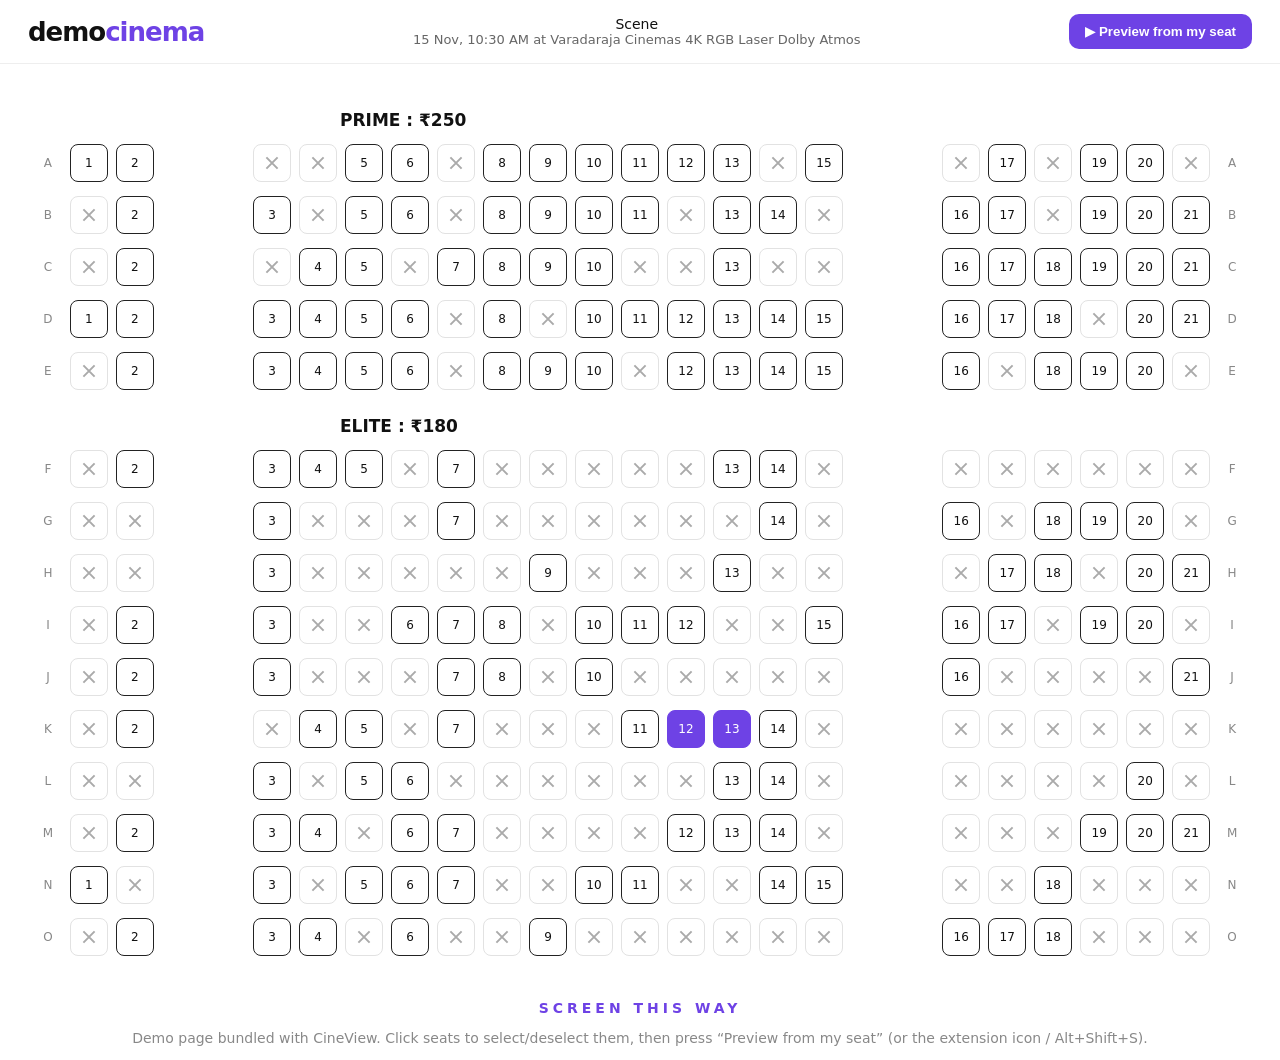
==== demo/demo.html @ 5dfaf8af "CineView: preview the cinema screen from your seat Chrome extension (MV3) for District and BookMySho" ====
<!doctype html>
<html><head><meta charset="utf-8"><title>page loaded</title>
<link rel="stylesheet" href="demo.css"></head>
<body>
  <div aria-live="polite" style="position:absolute;width:1px;height:1px;overflow:hidden;clip:rect(0 0 0 0)"><h1 style="font-size:30px">page loaded</h1></div>
  <header><div class="logo">demo<b>cinema</b></div>
    <div class="ttl"><div class="name">Scene</div><div class="sub">15 Nov, 10:30 AM at Varadaraja Cinemas 4K RGB Laser Dolby Atmos </div></div>
    <button id="go">▶ Preview from my seat</button></header>
  <main id="layout"></main>
  <div class="screenlbl">SCREEN THIS WAY</div>
  <p class="tip">Demo page bundled with CineView. Click seats to select/deselect them, then press “Preview from my seat” (or the extension icon / Alt+Shift+S).</p>
  <script src="../content/geometry.js"></script>
  <script src="../content/detector.js"></script>
  <script src="../content/overlay.js"></script>
  <script src="../content/main.js"></script>
  <script src="demo.js"></script>
</body></html>
---- demo/demo.css ----
body { margin: 0; font: 14px system-ui, sans-serif; color: #111; background: #fff; }
header { display: flex; align-items: center; gap: 20px; padding: 14px 28px; border-bottom: 1px solid #eee; position: sticky; top: 0; background: #fff; z-index: 5; }
.logo { font-weight: 900; font-size: 26px; letter-spacing: -1px; } .logo b { color: #6e42e5; }
.ttl { flex: 1; text-align: center; } h1 { margin: 0; font-size: 24px; } .sub { color: #666; font-size: 13px; }
#go { background: #6e42e5; color: #fff; border: 0; border-radius: 10px; padding: 10px 16px; font-weight: 700; cursor: pointer; }
main { padding: 20px 40px; overflow-x: auto; }
.section { font-weight: 700; margin: 26px 0 14px 300px; font-size: 17px; }
.row { display: flex; gap: 14px; margin-bottom: 14px; align-items: center; }
.rl { width: 20px; color: #888; font-size: 12px; text-align: center; }
.blk { display: flex; gap: 8px; } .gap { width: 90px; }
.seat { width: 36px; height: 36px; border: 1.5px solid #222; border-radius: 8px; display: grid; place-items: center; font-size: 12px; cursor: pointer; background: #fff; }
.seat.sold { border-color: #e2e2e2; cursor: default; }
.seat.sold svg { width: 14px; height: 14px; stroke: #aaa; }
.seat.sel { background: #6e42e5; border-color: #6e42e5; color: #fff; }
.screenlbl { text-align: center; letter-spacing: 4px; color: #6e42e5; font-weight: 700; margin: 10px 0; }
.tip { text-align: center; color: #888; }
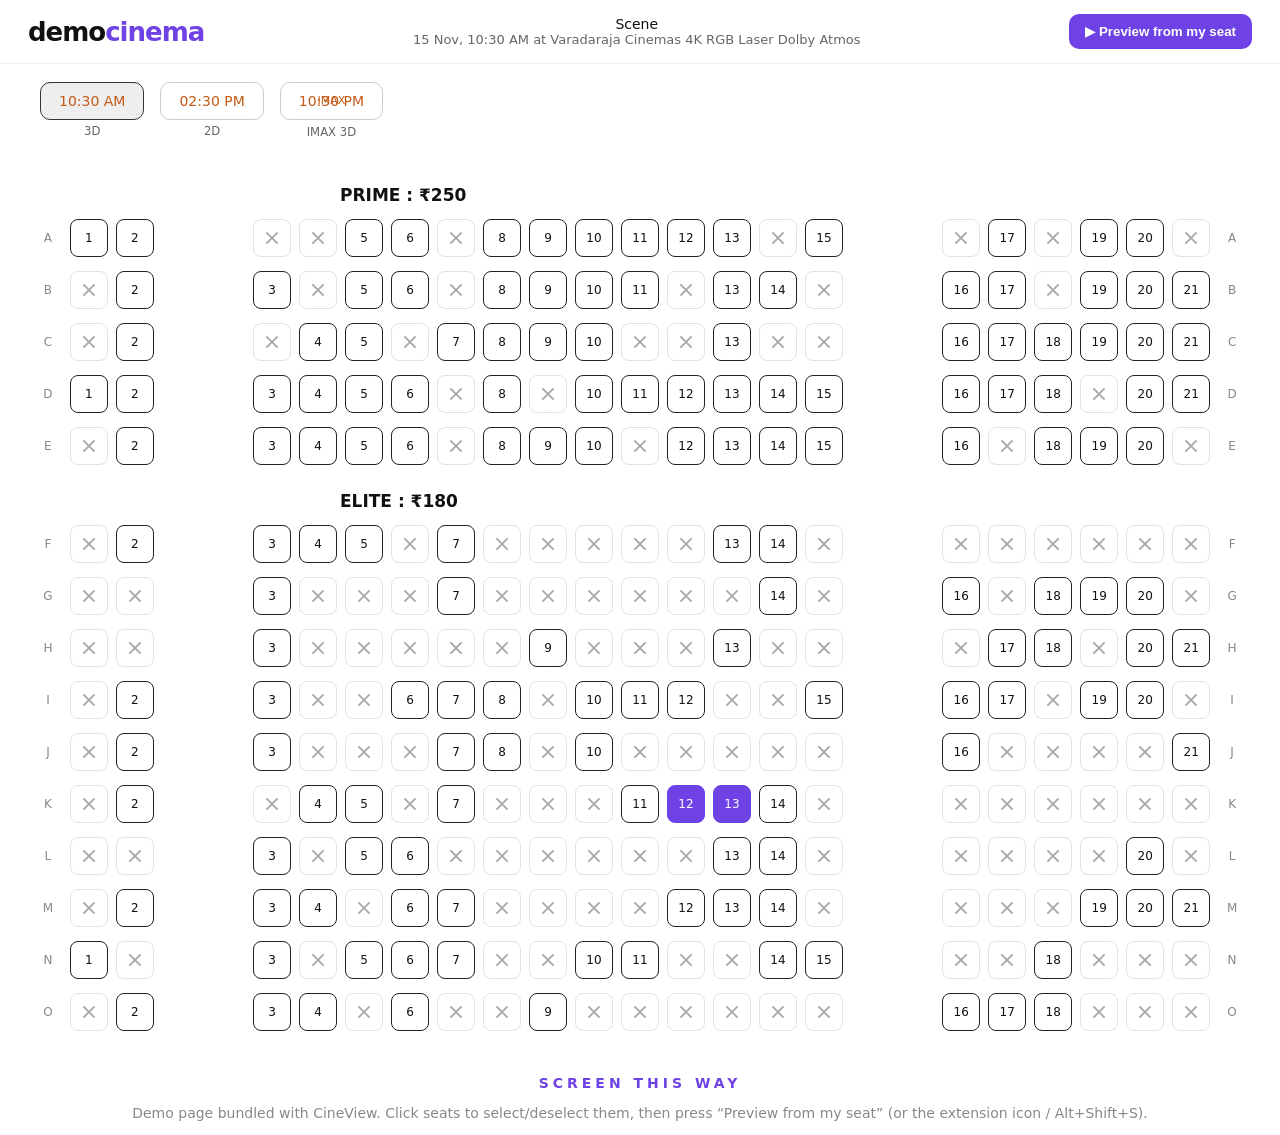
==== commit 94434638: "Zoomable seat map, format in settings, showtime-based format detection - Seat map: zoom in/out butto" ====
--- a/demo/demo.html
+++ b/demo/demo.html
@@ -6,6 +6,7 @@
   <header><div class="logo">demo<b>cinema</b></div>
     <div class="ttl"><div class="name">Scene</div><div class="sub">15 Nov, 10:30 AM at Varadaraja Cinemas 4K RGB Laser Dolby Atmos </div></div>
     <button id="go">▶ Preview from my seat</button></header>
+  <div class="shows"><div class="chip on"><b>10:30 AM</b><small>3D</small></div><div class="chip"><b>02:30 PM</b><small>2D</small></div><div class="chip"><b>10:30 PM</b><i>IMAX</i><small>IMAX 3D</small></div></div>
   <main id="layout"></main>
   <div class="screenlbl">SCREEN THIS WAY</div>
   <p class="tip">Demo page bundled with CineView. Click seats to select/deselect them, then press “Preview from my seat” (or the extension icon / Alt+Shift+S).</p>
--- a/demo/demo.css
+++ b/demo/demo.css
@@ -14,3 +14,9 @@
 .seat.sel { background: #6e42e5; border-color: #6e42e5; color: #fff; }
 .screenlbl { text-align: center; letter-spacing: 4px; color: #6e42e5; font-weight: 700; margin: 10px 0; }
 .tip { text-align: center; color: #888; }
+.shows { display: flex; gap: 16px; padding: 18px 40px 0; }
+.chip { display: flex; flex-direction: column; align-items: center; gap: 4px; }
+.chip b { border: 1px solid #ccc; border-radius: 10px; padding: 10px 18px; font-weight: 500; color: #c45a17; }
+.chip.on b { background: #eee; border-color: #333; }
+.chip i { font-style: normal; font-size: 11px; color: #c45a17; margin-top: -30px; margin-bottom: 14px; }
+.chip small { color: #666; }
